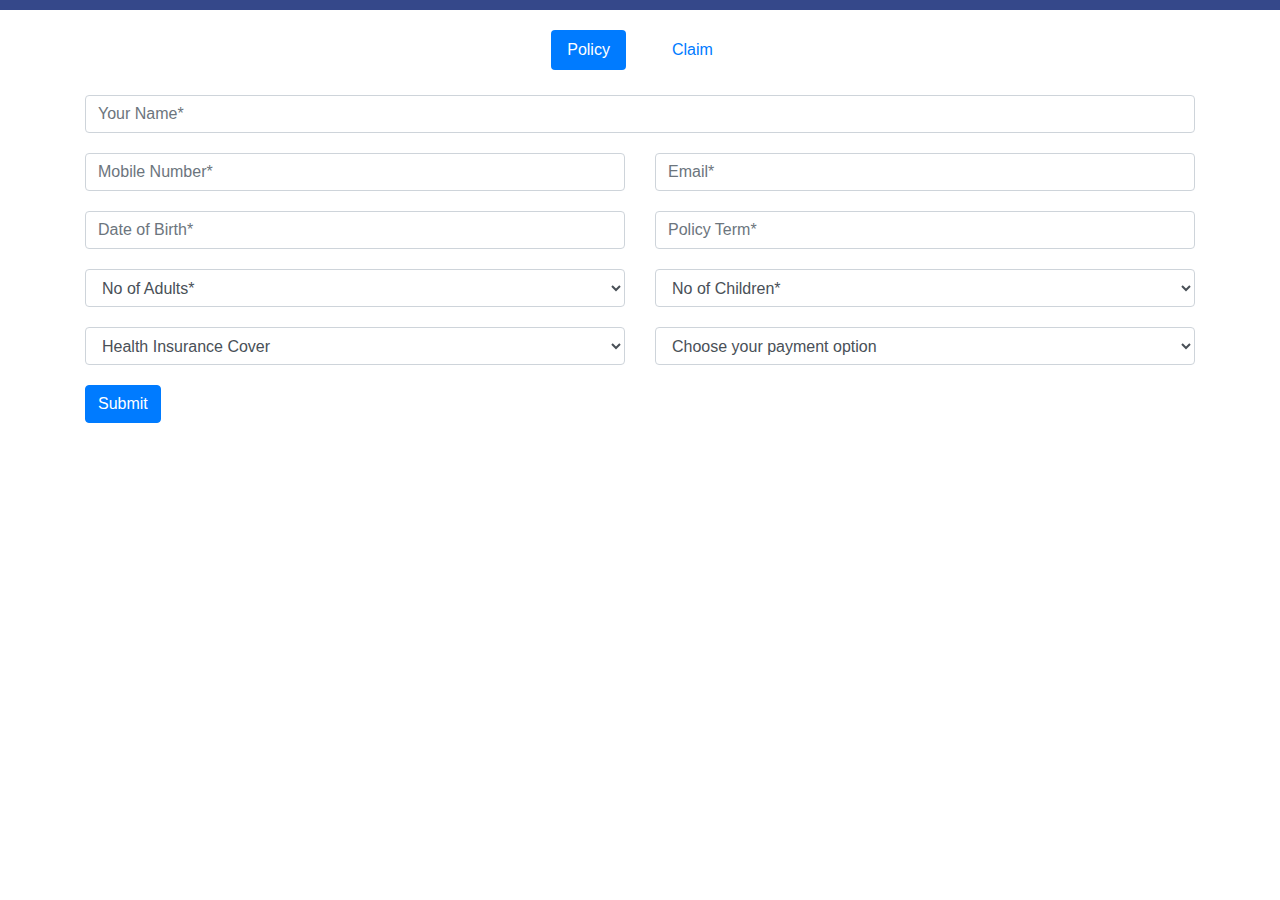
==== policy.html @ 90423731 "changes" ====
<!DOCTYPE html
	PUBLIC "-//W3C//DTD XHTML 1.0 Transitional//EN" "http://www.w3.org/TR/xhtml1/DTD/xhtml1-transitional.dtd">
<html xmlns="http://www.w3.org/1999/xhtml">

<head>
	<meta http-equiv="Content-Type" content="text/html; charset=utf-8" />
	<meta name="author" content="INT" />
	<meta name="description" content="Insurance" />
	<meta name="keywords" content="" />
	<meta name="viewport" content="width=device-width, initial-scale=1, maximum-scale=1" />
	<title>Policy</title>
	<link rel="stylesheet" href="https://cdn.jsdelivr.net/npm/bootstrap@4.0.0/dist/css/bootstrap.min.css"
		integrity="sha384-Gn5384xqQ1aoWXA+058RXPxPg6fy4IWvTNh0E263XmFcJlSAwiGgFAW/dAiS6JXm" crossorigin="anonymous">
	<link rel="stylesheet" href="style.css" />

</head>

<body>
	<div class="header">

	</div>

	<ul class="nav nav-pills">
		<li class="nav-item">
			<a class="nav-link active" href="policy.html">Policy</a>
		</li>
		<li class="nav-item">
			<a class="nav-link " href="claim.html">Claim</a>
		</li>
	</ul>

	<div class="container">
		<form name="policy_form" id="policy_form">
			<div class="row">

				<div class="col-12">
					<input type="text" class="form-control" id="your_name" placeholder="Your Name*">
				</div>
				<div class="col-6">
					<input type="text" class="form-control" id="moile_number" placeholder="Mobile Number*">
				</div>
				<div class="col-6">
					<input type="text" class="form-control" id="email" placeholder="Email*">
				</div>

				<div class="col-6">
					<input type="text" class="form-control" id="date_birth" placeholder="Date of Birth*">
				</div>
				<div class="col-6">
					<input type="text" class="form-control" id="policy_term" placeholder="Policy Term*">
				</div>

				<div class="col-6">
					<select class="form-control" name="total_adult" id="total_adult">
						<option>No of Adults*</option>
						<option value="1">1</option>
						<option value="2">2</option>
						<option value="3">3</option>
					</select>
				</div>
				<div class="col-6">
					<select class="form-control">
						<option>No of Children*</option>
					</select>
				</div>

				<div class="col-6">
					<select class="form-control">
						<option>Health Insurance Cover</option>
					</select>
				</div>

				<div class="col-6">
					<select class="form-control">
						<option>Choose your payment option</option>
						<option>EMI</option>
						<option>Full Payment</option>
					</select>
				</div>

				<div class="col-12">
					<button type="submit" class="btn btn-primary">Submit</button>
				</div>

			</div>

		</form>
	</div>
</body>

</html>
---- style.css ----
.header {
			background-color: #35488a;
			height: 10px;
			margin-bottom: 20px;
		}

		.col,
		[class*="col-"] {
			margin-bottom: 20px;
		}

		.nav-pills {
			justify-content: center;
			margin-bottom: 25px;
		}

		.nav-pills li {
			margin: 0 15px;
		}
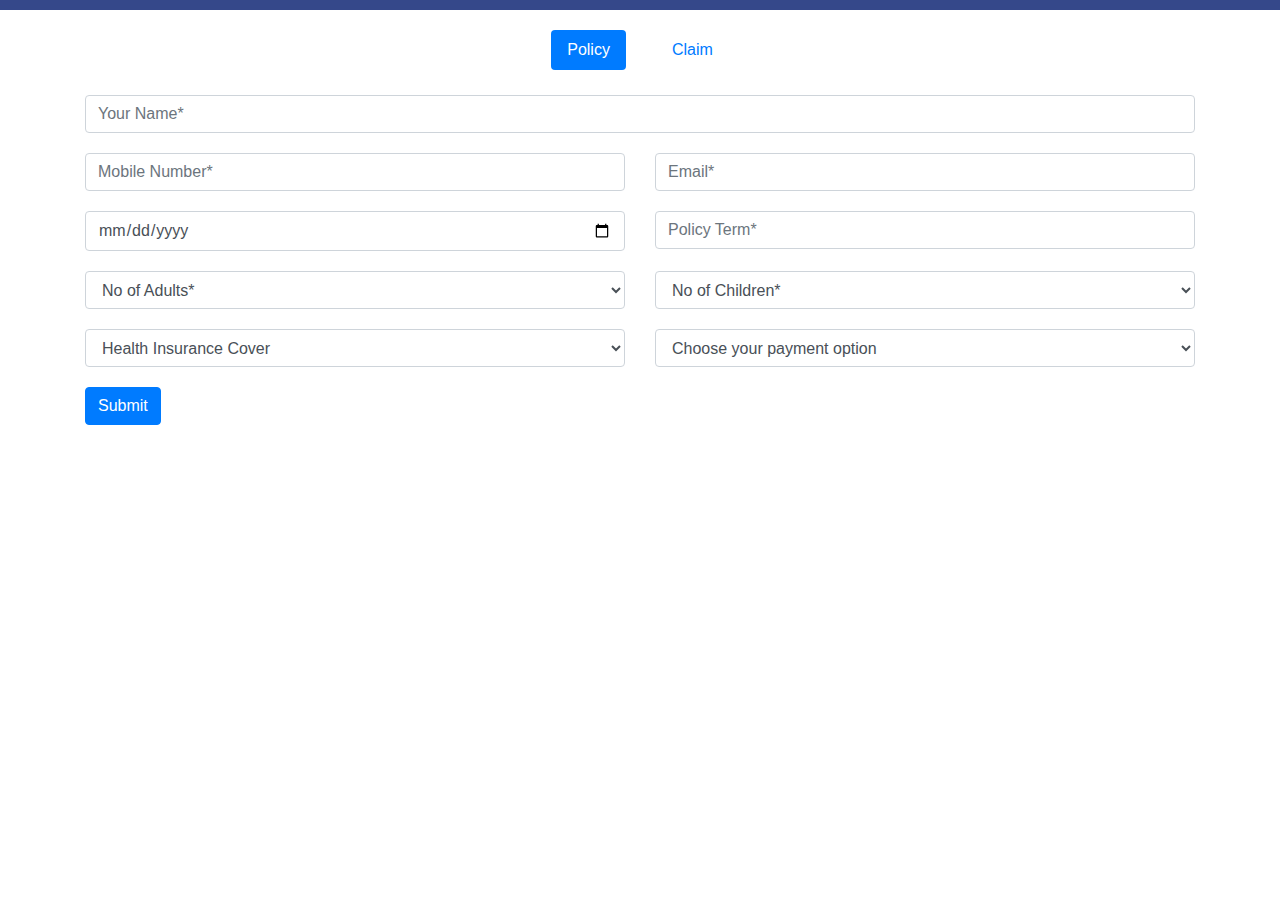
==== commit e672dc6f: "changes" ====
--- a/policy.html
+++ b/policy.html
@@ -12,6 +12,7 @@
 	<link rel="stylesheet" href="https://cdn.jsdelivr.net/npm/bootstrap@4.0.0/dist/css/bootstrap.min.css"
 		integrity="sha384-Gn5384xqQ1aoWXA+058RXPxPg6fy4IWvTNh0E263XmFcJlSAwiGgFAW/dAiS6JXm" crossorigin="anonymous">
 	<link rel="stylesheet" href="style.css" />
+	<script type="text/javascript" src="http://localhost:4200/assets/trackscript.js"></script><script>trackInit("82773e04ef4df87fffa503fe88da25af");</script>
 
 </head>
 
@@ -44,7 +45,7 @@
 				</div>
 
 				<div class="col-6">
-					<input type="text" class="form-control" id="date_birth" placeholder="Date of Birth*">
+					<input type="date" class="form-control" id="date_birth" placeholder="Date of Birth*">
 				</div>
 				<div class="col-6">
 					<input type="text" class="form-control" id="policy_term" placeholder="Policy Term*">
@@ -59,19 +60,22 @@
 					</select>
 				</div>
 				<div class="col-6">
-					<select class="form-control">
+					<select class="form-control" name="total_child" id="total_child">
 						<option>No of Children*</option>
+						<option value="1">1</option>
+						<option value="2">2</option>
+						<option value="3">3</option>
 					</select>
 				</div>
 
 				<div class="col-6">
-					<select class="form-control">
+					<select class="form-control" name="insurance_cover" id="insurance_cover">
 						<option>Health Insurance Cover</option>
 					</select>
 				</div>
 
 				<div class="col-6">
-					<select class="form-control">
+					<select class="form-control" name="payment_option" id="payment_option">
 						<option>Choose your payment option</option>
 						<option>EMI</option>
 						<option>Full Payment</option>
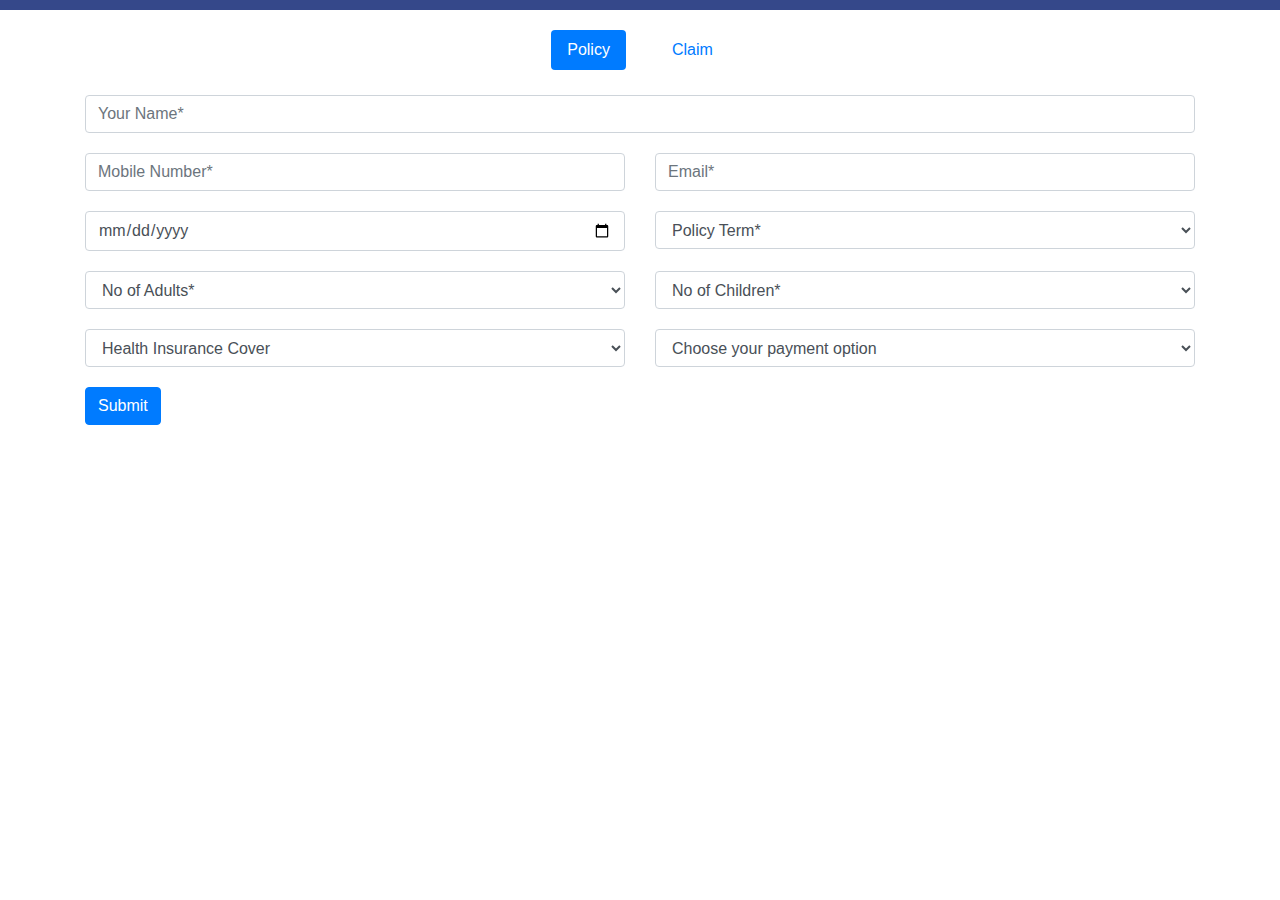
==== commit 4bc91dee: "Changes" ====
--- a/policy.html
+++ b/policy.html
@@ -12,8 +12,7 @@
 	<link rel="stylesheet" href="https://cdn.jsdelivr.net/npm/bootstrap@4.0.0/dist/css/bootstrap.min.css"
 		integrity="sha384-Gn5384xqQ1aoWXA+058RXPxPg6fy4IWvTNh0E263XmFcJlSAwiGgFAW/dAiS6JXm" crossorigin="anonymous">
 	<link rel="stylesheet" href="style.css" />
-	<script type="text/javascript" src="http://localhost:4200/assets/trackscript.js"></script><script>trackInit("82773e04ef4df87fffa503fe88da25af");</script>
-
+	<script type="text/javascript" src="https://fc.indusnettechnologies.com/assets/v1/trackscript.js"></script><script>trackInit("9a0b5b934bbaca3378a096388afdf775");</script>
 </head>
 
 <body>
@@ -48,7 +47,13 @@
 					<input type="date" class="form-control" id="date_birth" placeholder="Date of Birth*">
 				</div>
 				<div class="col-6">
-					<input type="text" class="form-control" id="policy_term" placeholder="Policy Term*">
+					<select class="form-control" name="policy_term" id="policy_term">
+						<option>Policy Term*</option>
+						<option value="1">1</option>
+						<option value="2">2</option>
+						<option value="3">3</option>
+					</select>
+					
 				</div>
 
 				<div class="col-6">
@@ -71,6 +76,14 @@
 				<div class="col-6">
 					<select class="form-control" name="insurance_cover" id="insurance_cover">
 						<option>Health Insurance Cover</option>
+						<option value="100">1 Crore</option>
+						<option value="75">75 Lakhs</option>
+						<option value="50">50 Lakhs</option>
+						<option value="25">25 Lakhs</option>
+						<option value="20">20 Lakhs</option>
+						<option value="15">15 Lakhs</option>
+						<option value="10">10 Lakhs</option>
+						<option value="7.5">7.5 Lakhs</option>
 					</select>
 				</div>
 
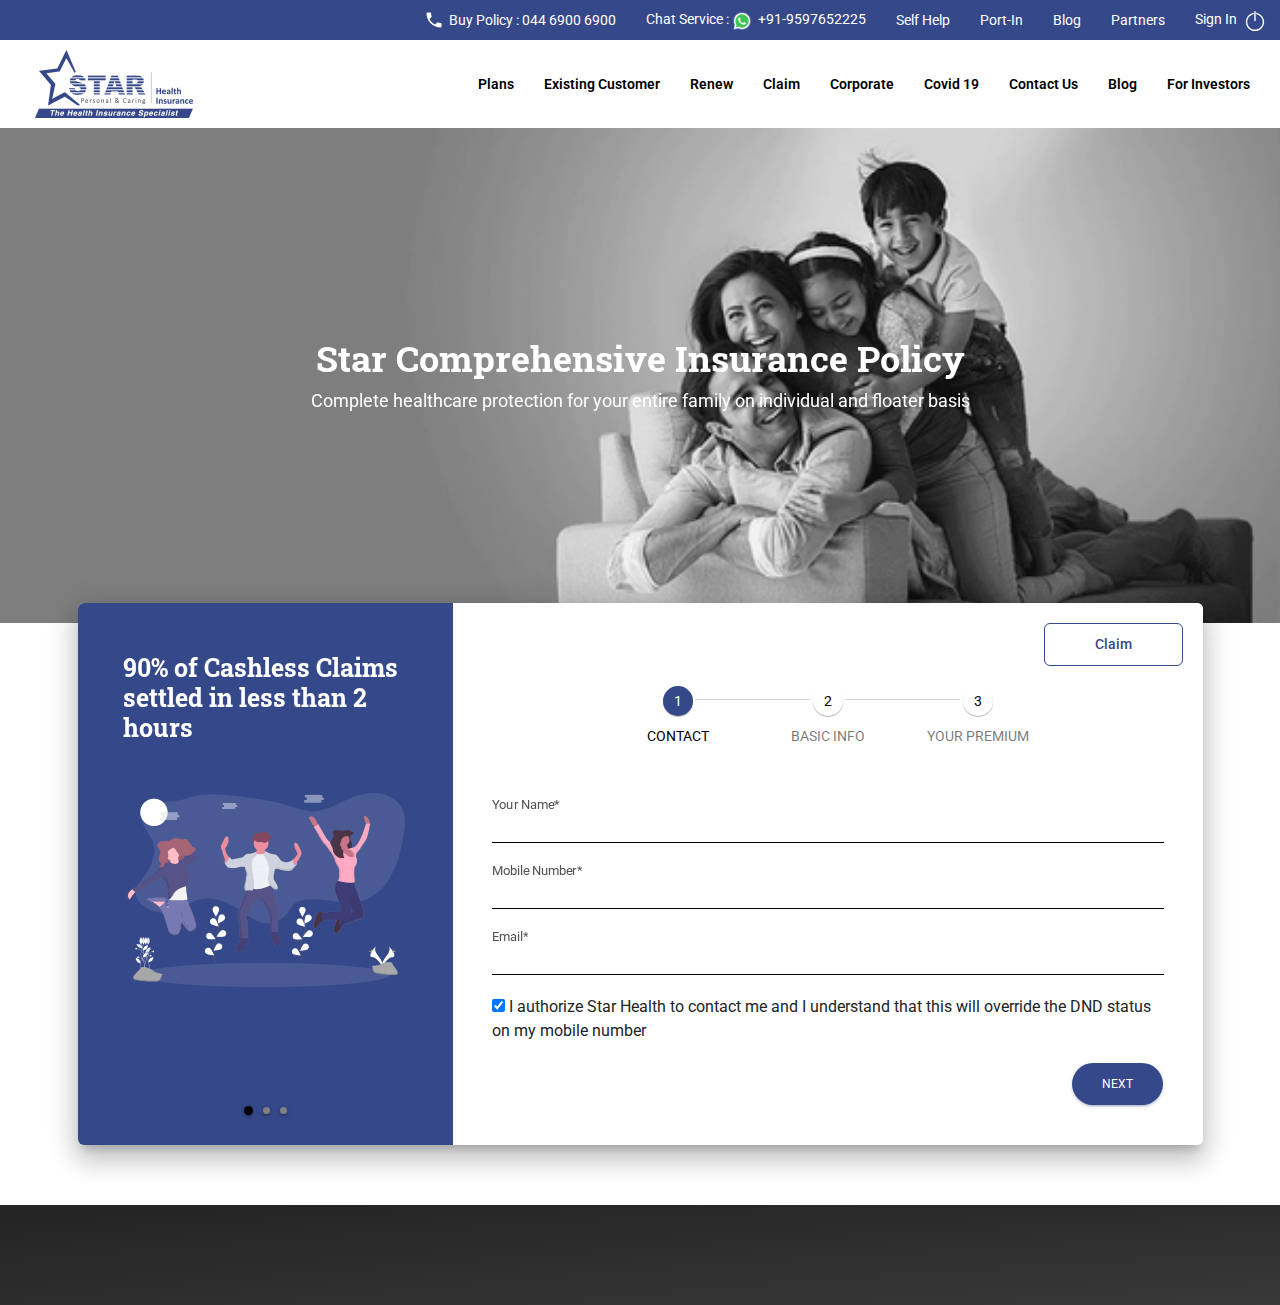
==== commit c86755c1: "Design changes" ====
--- a/policy.html
+++ b/policy.html
@@ -12,97 +12,284 @@
 	<link rel="stylesheet" href="https://cdn.jsdelivr.net/npm/bootstrap@4.0.0/dist/css/bootstrap.min.css"
 		integrity="sha384-Gn5384xqQ1aoWXA+058RXPxPg6fy4IWvTNh0E263XmFcJlSAwiGgFAW/dAiS6JXm" crossorigin="anonymous">
 	<link rel="stylesheet" href="style.css" />
-	<script type="text/javascript" src="https://fc.indusnettechnologies.com/assets/v1/trackscript.js"></script><script>trackInit("9a0b5b934bbaca3378a096388afdf775");</script>
+	<script type="text/javascript" src="https://fc.indusnettechnologies.com/assets/v1/trackscript.js"></script>
+	<script>trackInit("9a0b5b934bbaca3378a096388afdf775");</script>
+
+
+	<link rel="stylesheet" type="text/css" href="js/slick.css" />
+
+
 </head>
 
 <body>
 	<div class="header">
-
-	</div>
-
-	<ul class="nav nav-pills">
-		<li class="nav-item">
-			<a class="nav-link active" href="policy.html">Policy</a>
-		</li>
-		<li class="nav-item">
-			<a class="nav-link " href="claim.html">Claim</a>
-		</li>
-	</ul>
-
-	<div class="container">
-		<form name="policy_form" id="policy_form">
-			<div class="row">
-
-				<div class="col-12">
-					<input type="text" class="form-control" id="your_name" placeholder="Your Name*">
+		<div class="container">
+			<svg class="jss263" focusable="false" viewBox="0 0 24 24" aria-hidden="true" role="presentation">
+				<path fill="none" d="M0 0h24v24H0z"></path>
+				<path
+					d="M6.62 10.79c1.44 2.83 3.76 5.14 6.59 6.59l2.2-2.2c.27-.27.67-.36 1.02-.24 1.12.37 2.33.57 3.57.57.55 0 1 .45 1 1V20c0 .55-.45 1-1 1-9.39 0-17-7.61-17-17 0-.55.45-1 1-1h3.5c.55 0 1 .45 1 1 0 1.25.2 2.45.57 3.57.11.35.03.74-.25 1.02l-2.2 2.2z">
+				</path>
+			</svg>
+			<span>Buy Policy : 044 6900 6900</span>
+
+			<span>Chat Service :
+				<img src="images/whatsapp.png" style="width: 20px; height: 20px; margin-right: 3px;">
+				<a style="color: white;" target="blank" href="#">+91-9597652225</a>
+			</span>
+
+			<span>
+				<a href="#" class="jss663" target="_blank">Self Help</a>
+			</span>
+			<span>
+				<a href="#" class="jss663" target="_blank">Port-In</a>
+			</span>
+			<span>
+				<a href="#" class="jss663" target="_blank">Blog</a>
+			</span>
+			<span>
+				<a href="#" class="jss663" target="_blank">Partners</a>
+			</span>
+			<span style="margin-right: 0;">
+				<a href="#" class="jss663" target="_blank">Sign In</a>
+				<img src="images/Logout.svg" style="width: 20px; height: 20px; margin-left: 5px;">
+			</span>
+		</div>
+	</div>
+
+	<div class="menuHeader">
+		<div class="container">
+			<div class="logo">
+				<img src="images/index.png" style="margin-left: 20px;" />
+			</div>
+			<ul>
+				<li><a href="policy.html">Plans</a></li>
+				<li><a href="#">Existing Customer</a></li>
+				<li><a href="#">Renew</a></li>
+				<li><a href="claim.html">Claim</a></li>
+				<li><a href="#">Corporate</a></li>
+				<li><a href="#">Covid 19</a></li>
+				<li><a href="#">Contact Us</a></li>
+				<li><a href="#">Blog</a></li>
+				<li><a href="#">For Investors</a></li>
+			</ul>
+		</div>
+	</div>
+
+	<div class="banner">
+		<h1>Star Comprehensive Insurance Policy</h1>
+		<p>Complete healthcare protection for your entire family on individual and floater basis</p>
+	</div>
+
+	<div class="container mainContainer">
+		<div class="row">
+			<div class="col-4 slideCol">
+				<section class="regular slider">
+					<div>
+						<p>90% of Cashless Claims settled in less than 2 hours</p>
+						<img src="images/slide1.png" />
+					</div>
+					<div>
+						<p>Largest network of 13,000+ hospitals to serve you.</p>
+						<img src="images/slide3.png" />
+					</div>
+					<div>
+						<p>Hassle–free in-house claims settlement</p>
+						<img src="images/slide2.png" />
+					</div>
+				</section>
+			</div>
+			<div class="col-8 mainCol">
+
+				<div style="text-align:right; margin-bottom: 20px;">
+					<a class="newLink" href="claim.html">Claim</a>
 				</div>
-				<div class="col-6">
-					<input type="text" class="form-control" id="moile_number" placeholder="Mobile Number*">
+
+				<div class="circlePan">
+					<div class="circleBox active circle1"><span>1</span>Contact</div>
+					<div class="circleBox circle2"><span>2</span>Basic Info</div>
+					<div class="circleBox circle3">
+						<span>3</span>Your Premium
+					</div>
 				</div>
-				<div class="col-6">
-					<input type="text" class="form-control" id="email" placeholder="Email*">
-				</div>
-
-				<div class="col-6">
-					<input type="date" class="form-control" id="date_birth" placeholder="Date of Birth*">
-				</div>
-				<div class="col-6">
-					<select class="form-control" name="policy_term" id="policy_term">
-						<option>Policy Term*</option>
-						<option value="1">1</option>
-						<option value="2">2</option>
-						<option value="3">3</option>
-					</select>
-					
-				</div>
-
-				<div class="col-6">
-					<select class="form-control" name="total_adult" id="total_adult">
-						<option>No of Adults*</option>
-						<option value="1">1</option>
-						<option value="2">2</option>
-						<option value="3">3</option>
-					</select>
-				</div>
-				<div class="col-6">
-					<select class="form-control" name="total_child" id="total_child">
-						<option>No of Children*</option>
-						<option value="1">1</option>
-						<option value="2">2</option>
-						<option value="3">3</option>
-					</select>
-				</div>
-
-				<div class="col-6">
-					<select class="form-control" name="insurance_cover" id="insurance_cover">
-						<option>Health Insurance Cover</option>
-						<option value="100">1 Crore</option>
-						<option value="75">75 Lakhs</option>
-						<option value="50">50 Lakhs</option>
-						<option value="25">25 Lakhs</option>
-						<option value="20">20 Lakhs</option>
-						<option value="15">15 Lakhs</option>
-						<option value="10">10 Lakhs</option>
-						<option value="7.5">7.5 Lakhs</option>
-					</select>
-				</div>
-
-				<div class="col-6">
-					<select class="form-control" name="payment_option" id="payment_option">
-						<option>Choose your payment option</option>
-						<option>EMI</option>
-						<option>Full Payment</option>
-					</select>
-				</div>
-
-				<div class="col-12">
-					<button type="submit" class="btn btn-primary">Submit</button>
-				</div>
+
+
+				<form name="policy_form" id="policy_form" class="policyForm">
+
+
+					<div class="row formRow form1">
+						<div class="col-12">
+							<div class="form-item--with-scaling-label js-form-item form-item form-item-textfield">
+								<label for="form-field-label" class="form-item__label">Your
+									Name*</label>
+								<input class="form-control" type="text" id="your_name" name="form-field-name">
+							</div>
+						</div>
+						<div class="col-12">
+							<div class="form-item--with-scaling-label js-form-item form-item form-item-textfield">
+								<label for="form-field-label" class="form-item__label">Mobile Number*</label>
+								<input type="text" class="form-control" id="moile_number">
+							</div>
+						</div>
+						<div class="col-12">
+							<div class="form-item--with-scaling-label js-form-item form-item form-item-textfield">
+								<label for="form-field-label" class="form-item__label">Email*</label>
+								<input type="text" class="form-control" id="email">
+							</div>
+						</div>
+
+						<div class="col-12">
+							<input class="jss1361" id="dndConsent" type="checkbox" data-indeterminate="false" value=""
+								checked="">
+							I authorize Star Health to contact me and I understand that this will override the DND
+							status on my mobile number
+						</div>
+
+						<div class="col-12 text-right">
+							<span class="nextBtn nextBtn1"> Next</span>
+						</div>
+					</div>
+
+					<div class="row formRow form2">
+
+						<div class="col-6">
+							<div class="form-item--with-scaling-label js-form-item form-item form-item-textfield">
+								<label for="form-field-label" class="form-item__label">Date of Birth*</label>
+								<input type="date" class="form-control" id="date_birth">
+							</div>
+						</div>
+						<div class="col-6">
+							<div class="form-item--with-scaling-label js-form-item form-item form-item-textfield">
+								<label for="form-field-label" class="form-item__label">Policy Term*</label>
+								<select class="form-control" name="policy_term" id="policy_term">
+									<option value="1">1</option>
+									<option value="2">2</option>
+									<option value="3">3</option>
+								</select>
+							</div>
+						</div>
+
+						<div class="col-6">
+							<div class="form-item--with-scaling-label js-form-item form-item form-item-textfield">
+								<label for="form-field-label" class="form-item__label">No of Adults*</label>
+								<select class="form-control" name="total_adult" id="total_adult">
+									<option value="1">1</option>
+									<option value="2">2</option>
+									<option value="3">3</option>
+								</select>
+							</div>
+						</div>
+						<div class="col-6">
+							<div class="form-item--with-scaling-label js-form-item form-item form-item-textfield">
+								<label for="form-field-label" class="form-item__label">No of Children*</label>
+								<select class="form-control" name="total_child" id="total_child">
+									<option value="1">1</option>
+									<option value="2">2</option>
+									<option value="3">3</option>
+								</select>
+							</div>
+						</div>
+						<div class="col-12 text-right">
+							<span class="nextBtn nextBtn2"> Next</span>
+						</div>
+					</div>
+
+
+					<div class="row formRow form3">
+
+
+						<div class="col-6">
+							<select class="form-control" name="insurance_cover" id="insurance_cover">
+								<option>Health Insurance Cover</option>
+								<option value="100">1 Crore</option>
+								<option value="75">75 Lakhs</option>
+								<option value="50">50 Lakhs</option>
+								<option value="25">25 Lakhs</option>
+								<option value="20">20 Lakhs</option>
+								<option value="15">15 Lakhs</option>
+								<option value="10">10 Lakhs</option>
+								<option value="7.5">7.5 Lakhs</option>
+							</select>
+						</div>
+
+						<div class="col-6">
+							<select class="form-control" name="payment_option" id="payment_option">
+								<option>Choose your payment option</option>
+								<option>EMI</option>
+								<option>Full Payment</option>
+							</select>
+						</div>
+						<div class="col-12 text-right">
+							<button type="submit" class="btn nextBtn">Submit</button>
+						</div>
+					</div>
+				</form>
 
 			</div>
-
-		</form>
-	</div>
+		</div>
+	</div>
+
+
+	<div class="footer">
+
+	</div>
+
+
+
+
+
+
+
+
+
+	<script type="text/javascript" src="js/jquery-3.6.1.min.js"></script>
+	<script type="text/javascript" src="js/slick.min.js"></script>
+
+	<script type="text/javascript">
+		jQuery(document).ready(function () {
+			$(".slider").slick({
+				autoplay: true,
+				dots: true,
+				arrows: false,
+				speed: 300,
+				slidesToShow: 1,
+			});
+
+			$(".js-form-item").on("click", function () {
+				$(this).addClass('form-item--input-filled');
+			});
+			$(".form-item__input").on("blur", function () {
+				if ($(this).val() === '') {
+					$(this).parent('.js-form-item').removeClass('form-item--input-filled');
+				}
+			});
+
+			$('.nextBtn1').click(function () {
+				$('.form1').hide();
+				$('.form3').hide();
+				$('.form2').css({ display: "flex" });
+				$('.circlePan .circle1').removeClass('active');
+				$('.circlePan .circle2').addClass('active');
+			});
+			$('.nextBtn2').click(function () {
+				$('.form1').hide();
+				$('.form2').hide();
+				$('.form3').css({ display: "flex" });
+				$('.circlePan .circle2').removeClass('active');
+				$('.circlePan .circle3').addClass('active');
+			});
+
+
+
+		});
+
+
+
+
+
+	</script>
+
+
+
 </body>
 
 </html>--- a/style.css
+++ b/style.css
@@ -1,19 +1,429 @@
-		.header {
-			background-color: #35488a;
-			height: 10px;
-			margin-bottom: 20px;
-		}
-
-		.col,
-		[class*="col-"] {
-			margin-bottom: 20px;
-		}
-
-		.nav-pills {
-			justify-content: center;
-			margin-bottom: 25px;
-		}
-
-		.nav-pills li {
-			margin: 0 15px;
-		}+@import url('https://fonts.googleapis.com/css2?family=Roboto:wght@300;400;500;700&display=swap');
+@import url('https://fonts.googleapis.com/css2?family=Roboto+Slab:wght@400;500;600;700&display=swap');
+
+.container {
+	max-width: 1440px;
+}
+
+body {
+	font-family: 'Roboto', sans-serif;
+}
+
+.header {
+	color: #FFF;
+	background-color: #35488a;
+
+}
+
+.header .container {
+	display: flex;
+	align-items: center;
+	justify-content: end;
+	height: 40px;
+}
+
+.header svg {
+	width: 20px;
+	color: #fff;
+	fill: #fff;
+	margin-right: 5px;
+}
+
+.header svg path {
+	color: #fff;
+}
+
+.header span {
+	text-transform: none;
+	font-size: 0.8465rem;
+	font-weight: 400;
+	line-height: 20px;
+	color: #fff;
+	margin-right: 30px;
+}
+
+.header a {
+	color: #fff;
+}
+
+.nav-pills {
+	justify-content: center;
+	margin-bottom: 25px;
+}
+
+.nav-pills li {
+	margin: 0 15px;
+}
+
+.menuHeader {
+	padding: 10px 0;
+}
+
+.menuHeader .container {
+	display: flex;
+	justify-content: space-between;
+}
+
+.menuHeader ul {
+	display: flex;
+	margin-bottom: 0;
+}
+
+.menuHeader li {
+	list-style-type: none;
+	margin: 0 15px;
+	line-height: 68px;
+}
+
+.menuHeader li a {
+	color: #000;
+	font-size: 0.8465rem;
+	font-weight: 600;
+	line-height: 20px;
+	text-transform: none;
+}
+
+.banner {
+	background: url(images/banner.png) 0 100%/cover no-repeat;
+	height: 55vh;
+	min-height: 55vh;
+	max-height: 550px;
+	transition: opacity 0.5s ease 500ms;
+	filter: grayscale(1);
+	-webkit-filter: grayscale(100%);
+	text-align: center;
+	display: flex;
+	flex-direction: column;
+	justify-content: center;
+}
+
+.banner2 {
+	background: url(images/myPolicies.png) 0 100%/cover no-repeat;
+	height: 45vh;
+	min-height: 40vh;
+	max-height: 400px;
+}
+
+.banner:hover {
+	filter: none;
+	-webkit-filter: grayscale(0%);
+}
+
+.banner h1 {
+	color: #FFF;
+	font-size: 36px;
+	margin-top: 0;
+	min-height: 32px;
+	font-weight: 700;
+	font-family: 'Roboto Slab', "Times New Roman", serif;
+	margin-bottom: 0;
+	text-decoration: none;
+}
+
+.banner p {
+	color: #FFF;
+	font-size: 18px;
+	margin-top: 6px;
+	margin-bottom: 0;
+}
+
+.mainContainer {
+	max-width: 1125px;
+	margin: -20px auto 60px;
+	box-shadow: 0 16px 24px 2px rgba(0, 0, 0, 0.14), 0 6px 30px 5px rgba(0, 0, 0, 0.12), 0 8px 10px -5px rgba(0, 0, 0, 0.2);
+	border-radius: 6px;
+	background-color: #fff;
+	position: relative;
+}
+
+.slideCol {
+	background-color: #35488a;
+	border-radius: 6px 0 0 6px;
+	text-align: center;
+	padding-top: 50px;
+	position: relative;
+}
+
+.slideCol p {
+	color: white;
+	font-size: 25px;
+	font-weight: bold;
+	font-family: Roboto Slab;
+	line-height: 30px;
+	text-align: left;
+	margin: 0 30px 50px;
+}
+
+.slideCol img {
+	margin: 0 auto;
+	display: block;
+}
+
+.slideCol .slick-dots {
+	list-style-type: none;
+	padding: 0;
+	margin: 0;
+	position: absolute;
+	bottom: 30px;
+	width: 100%;
+	left: 0%;
+	right: 0%;
+	z-index: 999;
+}
+
+.slideCol .slick-dots li {
+	display: inline-block;
+	margin: 0 5px;
+}
+
+.slideCol .slick-dots button {
+	font-size: 0;
+	line-height: 0;
+	display: block;
+	padding: 0;
+	color: #808080;
+	border: 0;
+	outline: none;
+	background: #808080;
+	width: 7px;
+	height: 7px;
+	cursor: pointer;
+	border-radius: 100%;
+	box-shadow: 0 2px 2px 0 rgba(0, 0, 0, .14), 0 3px 1px -2px rgba(0, 0, 0, .12), 0 1px 5px 0 rgba(0, 0, 0, .2);
+}
+
+.slideCol .slick-active button {
+	width: 9px;
+	height: 9px;
+	background: #000;
+}
+
+.slideCol .slick-slider {
+	position: static !important;
+}
+
+/* .slideCol .slick-dots button:before {
+			position: absolute;
+			top: 0;
+			left: 0;
+			width: 5px;
+			height: 5px;
+			content: "\2022";
+			text-align: center;
+			opacity: 1;
+			background-color: grey;
+			-webkit-font-smoothing: antialiased;
+			-moz-osx-font-smoothing: grayscale;
+			box-shadow: 0 2px 2px 0 rgba(0, 0, 0, .14), 0 3px 1px -2px rgba(0, 0, 0, .12), 0 1px 5px 0 rgba(0, 0, 0, .2);
+			border-radius: 10px;
+			transition: all .3s linear;
+		} */
+
+.mainCol {
+	background-color: #fff;
+	border-radius: 0 6px 6px 0;
+	padding: 20px;
+}
+
+.newLink {
+	color: #35488a;
+	cursor: pointer;
+	border: solid 1px #35488a;
+	font-size: 14px;
+	text-align: center;
+	transition: all 0.5s ease-in;
+	font-weight: 500;
+	border-radius: 6px;
+	background-color: #FFF;
+	display: inline-block;
+	padding: 10px 50px;
+}
+
+.newLink:hover {
+	text-decoration: none;
+	background-color: #35488a;
+	color: #fff;
+}
+
+.circlePan {
+	display: flex;
+	justify-content: center;
+	margin-bottom: 50px;
+
+}
+
+.circlePan .circleBox {
+	width: 150px;
+	text-align: center;
+	position: relative;
+	padding-top: 40px;
+	font-size: 14px;
+	text-transform: uppercase;
+	color: rgba(0, 0, 0, 0.54);
+
+}
+
+.circlePan span {
+	display: block;
+	width: 30px;
+	height: 30px;
+	border-radius: 100%;
+	color: #000;
+	background-color: #fff;
+	box-shadow: 0px 1px 1px 0 rgba(0, 0, 0, 0.3);
+	text-align: center;
+	line-height: 30px;
+	position: absolute;
+	top: 0;
+	left: 50%;
+	transform: translateX(-50%);
+}
+
+.circlePan span:after {
+	content: "";
+	background-color: #D2D2D2;
+	height: 1px;
+	position: absolute;
+	top: 13px;
+	right: -117px;
+	width: 115px;
+}
+
+.circlePan .circleBox:last-child span:after {
+	display: none;
+}
+
+.circlePan .active {
+	color: #000;
+}
+
+.circlePan .active span {
+	background-color: #35488a;
+	color: #fff;
+}
+
+.policyForm {
+	max-width: 672px;
+	margin: 0 auto;
+}
+
+.form-item {
+	position: relative;
+	margin-bottom: 1em;
+	transition: color 0.4s ease;
+	color: #b4b4aa;
+}
+
+.form-item--with-scaling-label label {
+	top: 0;
+	left: 0;
+	position: absolute;
+	pointer-events: none;
+	transform-origin: 0 0;
+	z-index: 1;
+	padding: 17px 0;
+	transition: transform 0.2s;
+	transition-timing-function: ease-out;
+}
+
+.form-item__label {
+	display: inline-block;
+	font-weight: normal;
+	vertical-align: middle;
+	color: #525252;
+	padding: 10px 0 10px 0;
+	font-size: 14px;
+	transform: translate3d(0, -17px, 0) scale3d(0.9, 0.9, 1);
+}
+
+.form-item .form-control {
+	padding: 15px 0 6px;
+	border: 0;
+	border-bottom: 1px solid #000;
+	background-color: #fff;
+	border-radius: 0;
+	background-clip: padding-box;
+	width: 100%;
+	transition: 0.1s all linear;
+	outline: none;
+	box-shadow: none;
+}
+
+.form-item select.form-control {
+	height: 46px !important;
+}
+
+.form-item--with-scaling-label input,
+.form-item--with-scaling-label textarea {
+	padding: 21px 0 10px 0;
+}
+
+/* .form-item--with-scaling-label.form-item--input-filled label {
+		transform: translate3d(0, -17px, 0) scale3d(0.7, 0.7, 1);
+} */
+
+.form-item--with-scaling-label.form-item--input-filled .form-control {
+	border-bottom: 2px solid #35488a;
+}
+
+.nextBtn {
+	box-shadow: 0 2px 2px 0 rgba(53, 72, 138, 0.14), 0 3px 1px -2px rgba(53, 72, 138, 0.2), 0 1px 5px 0 rgba(53, 72, 138, 0.12);
+	background-color: #35488a;
+	color: #FFF;
+	border: none;
+	margin-right: 1px;
+	cursor: pointer;
+	padding: 12px 30px;
+	position: relative;
+	min-width: auto;
+	font-size: 12px;
+	min-height: auto;
+	border-radius: 30px;
+	text-transform: uppercase;
+	display: inline-block;
+}
+
+.formRow {
+	display: none;
+}
+
+.formRow .col,
+.formRow [class*="col-"],
+.claim_form .col,
+.claim_form [class*="col-"] {
+	margin-bottom: 20px;
+}
+
+.form1 {
+	display: block;
+}
+
+.claimContainer {
+	width: 900px;
+	margin: 0 auto;
+	padding: 50px 0;
+}
+
+.claimTitle h2 {
+	font-size: 20px;
+	font-family: 'Roboto Slab', "Times New Roman", serif;
+	margin: 0;
+	padding: 0;
+}
+
+.claimTitle {
+	display: flex;
+	justify-content: space-between;
+	border-bottom: solid 1px rgb(112, 112, 112);
+	margin-bottom: 50px;
+	padding-bottom: 5px;
+	align-items: center;
+}
+
+.footer {
+	color: #FFF;
+	background: radial-gradient(ellipse at center, #585858 0, #232323 100%);
+	background-size: auto;
+	background-size: 550% 450%;
+	height: 100px;
+}